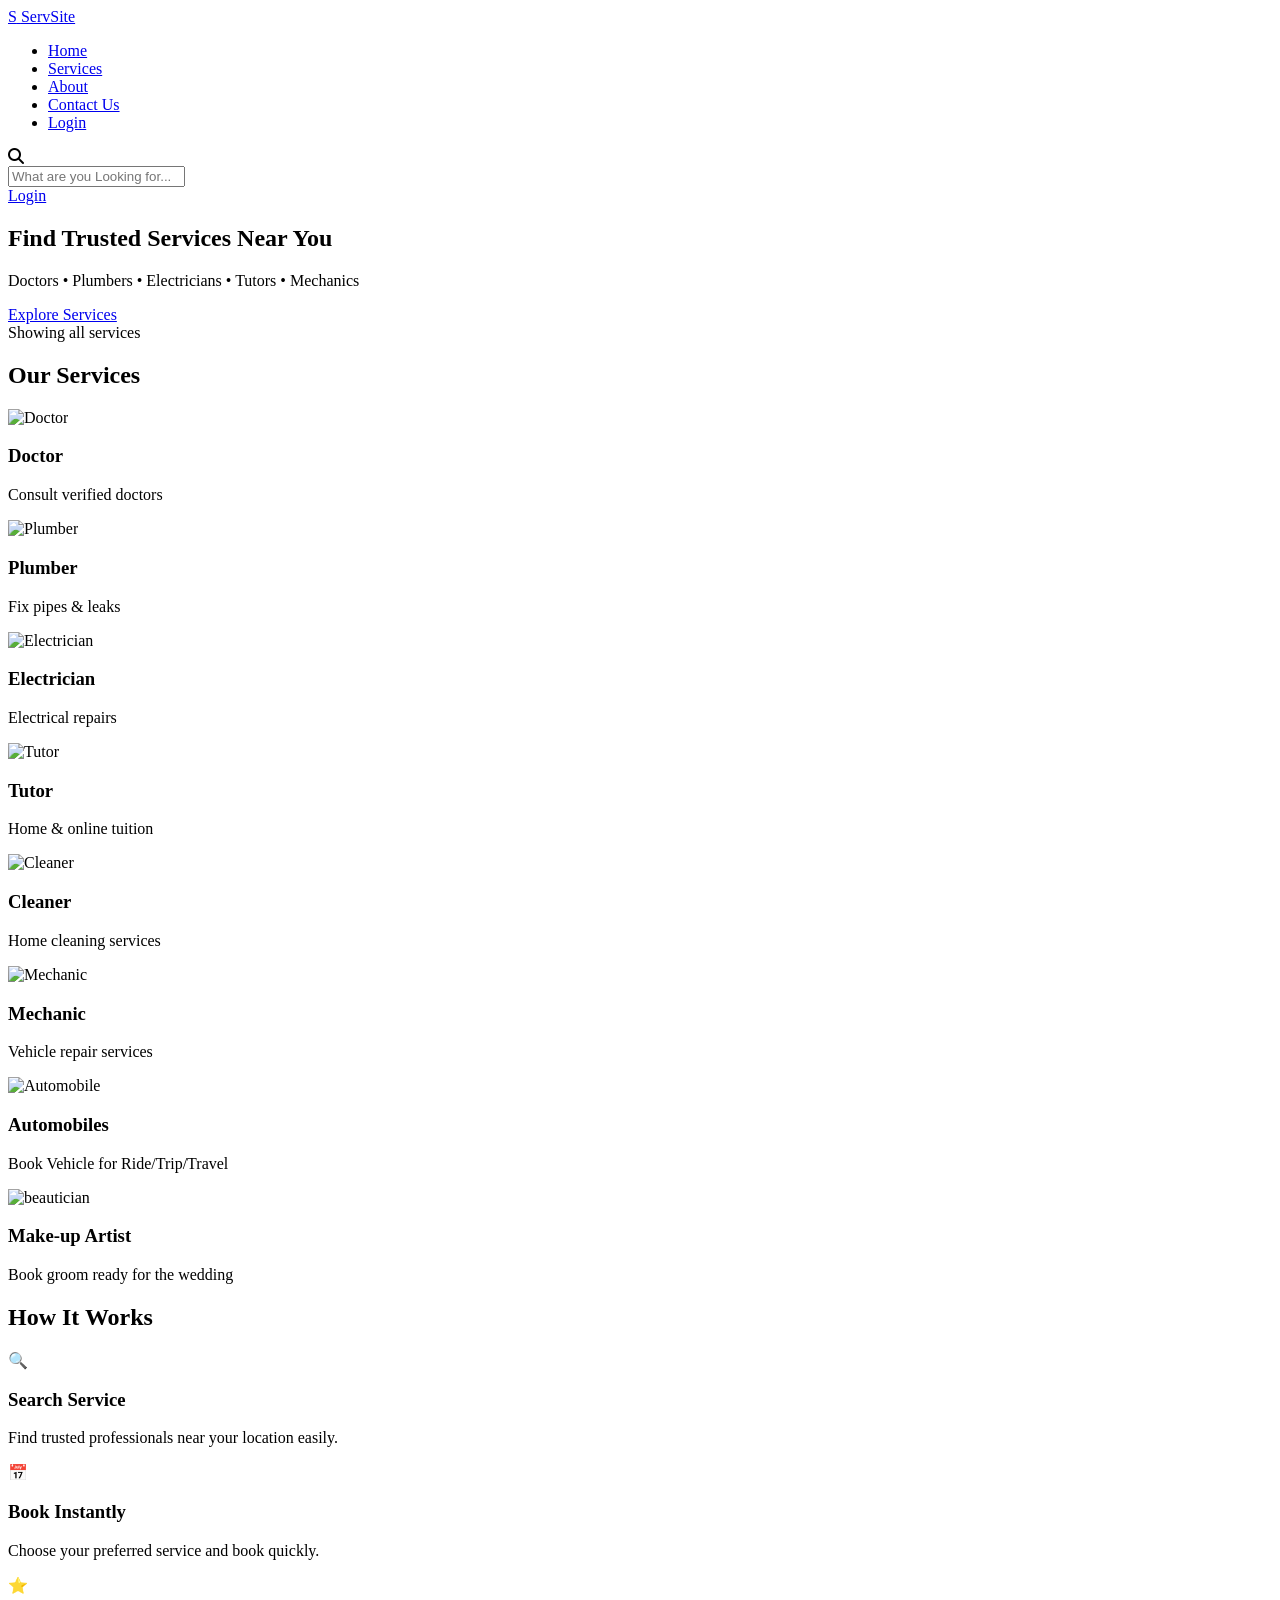
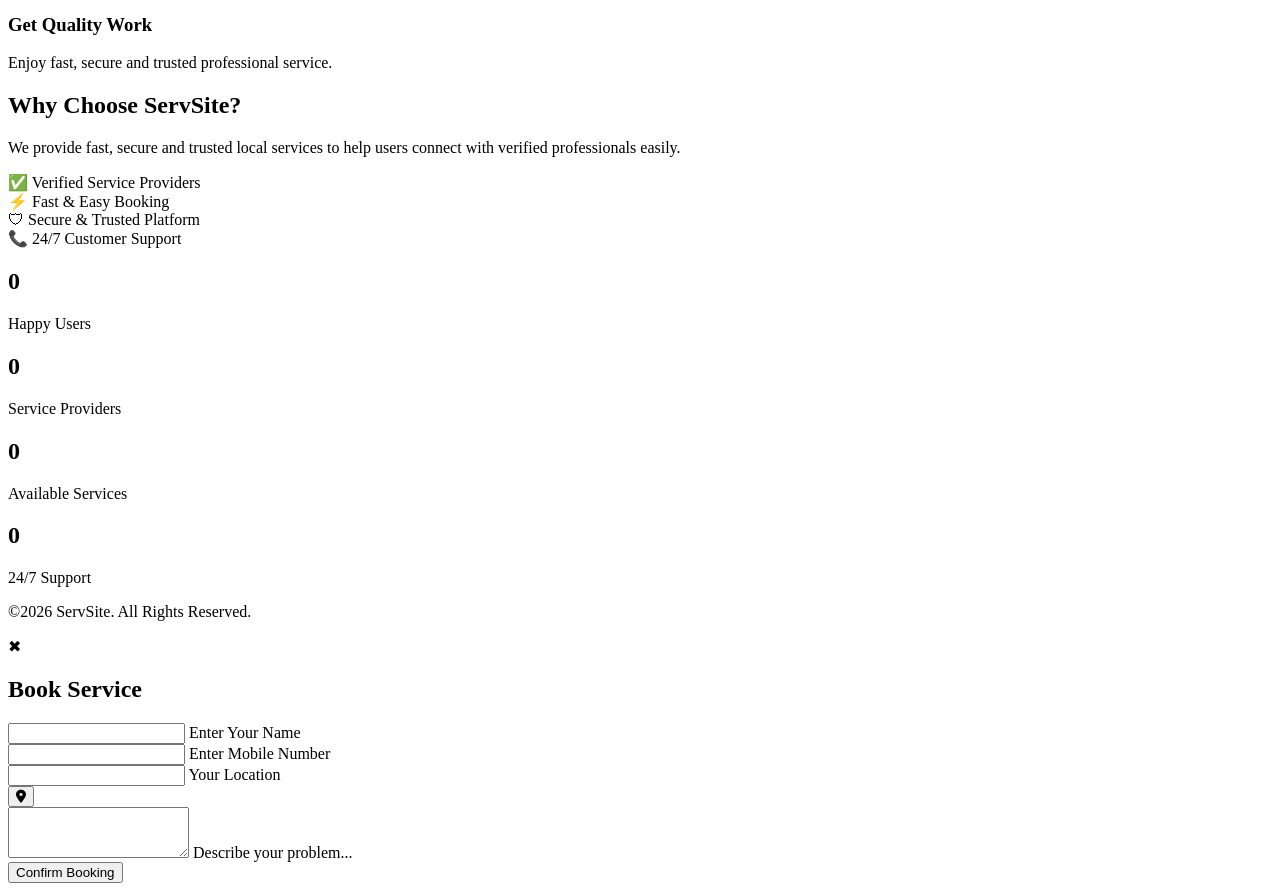
==== index.html @ d85c0b13 "Add files via upload our website and project for future!!" ====
<!doctype html>
<html lang="en">
  <head>
    <meta charset="UTF-8" />
    <title>ServSite | Service and WebSite</title>
    <meta name="viewport" content="width=device-width, initial-scale=1.0" />
    <link
      href="https://fonts.googleapis.com/css2?family=Poppins:wght=300;400;600;700&display=swap"
      rel="stylesheet"
    />
    <link
      rel="stylesheet"
      href="https://cdnjs.cloudflare.com/ajax/libs/font-awesome/6.5.1/css/all.min.css"
    />
    <link rel="stylesheet" href="../CSS/style.css" />
    
    <!-- show the image/logo in browser tab  -->
    <link rel="shortcut icon" href="../images/TransparentLogo.png" type="image/x-icon">
  </head>
  <body>
    <header class="header">
      <nav class="navbar">
        <a href="../HTML/index.html" class="logo">
          <span class="logo-icon">S</span>
          <span>ServSite</span>
        </a>

        <ul class="nav-links" id="navLinks">
          <li><a href="../HTML/index.html">Home</a></li>
          <li><a href="#services">Services</a></li>
          <li><a href="../HTML/about.html">About</a></li>
          <li><a href="#">Contact Us</a></li>

          <li class="mobile-login">
            <a target="_blank" href="../HTML/login.html" class="btn">Login</a>
          </li>
        </ul>

        <div class="search-container" id="searchContainer">
          <div class="mobile-search" id="mobileSearch">
            <i class="fa-solid fa-magnifying-glass"></i>
          </div>

          <div class="search-box" id="searchBox">
            <input
              type="text"
              id="searchInput"
              placeholder="What are you Looking for..."
            />
            <button id="searchBtn" style="display: none"></button>
            <div class="search-results" id="searchResults"></div>
          </div>
        </div>

        <div class="hamburger" id="hamburger">
          <span></span>
          <span></span>
          <span></span>
        </div>

        <a target="_blank" href="../HTML/login.html" class="btn desktop-btn">Login</a>
      </nav>
    </header>

    <section id="home" class="hero">
      <div class="hero-content">
        <h1>Find Trusted Services Near You</h1>
        <p>Doctors • Plumbers • Electricians • Tutors • Mechanics</p>
        <a href="#services" class="btn">Explore Services</a>

        <div class="search-status" id="searchStatus">Showing all services</div>
        <div class="service-list" id="serviceList"></div>
      </div>
    </section>

    <section id="services" class="services">
      <h2>Our Services</h2>
      <div class="service-grid">
        <div class="service-card" data-service="doctor">
          <img src="../images/doctor.jpeg" alt="Doctor" />
          <h3>Doctor</h3>
          <p>Consult verified doctors</p>
        </div>
        <div class="service-card" data-service="plumber">
          <img src="../images/plumber.jpeg" alt="Plumber" />
          <h3>Plumber</h3>
          <p>Fix pipes & leaks</p>
        </div>
        <div class="service-card" data-service="electrician">
          <img src="../images/electrician.jpeg" alt="Electrician" />
          <h3>Electrician</h3>
          <p>Electrical repairs</p>
        </div>
        <div class="service-card" data-service="tutor">
          <img src="../images/teacher.jpeg" alt="Tutor" />
          <h3>Tutor</h3>
          <p>Home & online tuition</p>
        </div>
        <div class="service-card" data-service="cleaner">
          <img src="../images/homecleaner.jpeg" alt="Cleaner" />
          <h3>Cleaner</h3>
          <p>Home cleaning services</p>
        </div>
        <div class="service-card" data-service="machanic">
          <img src="../images/machanic.jpeg" alt="Mechanic" />
          <h3>Mechanic</h3>
          <p>Vehicle repair services</p>
        </div>
        <div class="service-card" data-service="automobile">
          <img src="../images/automobile.jpeg" alt="Automobile" />
          <h3>Automobiles</h3>
          <p>Book Vehicle for Ride/Trip/Travel</p>
        </div>
        <div class="service-card" data-service="beautypalour">
          <img src="../images/beautician.jpeg" alt="beautician" />
          <h3>Make-up Artist</h3>
          <p>Book groom ready for the wedding</p>
        </div>
      </div>
    </section>

    <section class="how-it-works">
      <h2>How It Works</h2>
      <div class="work-container">
        <div class="work-card">
          <div class="work-icon">🔍</div>
          <h3>Search Service</h3>
          <p>Find trusted professionals near your location easily.</p>
        </div>
        <div class="work-card">
          <div class="work-icon">📅</div>
          <h3>Book Instantly</h3>
          <p>Choose your preferred service and book quickly.</p>
        </div>
        <div class="work-card">
          <div class="work-icon">⭐</div>
          <h3>Get Quality Work</h3>
          <p>Enjoy fast, secure and trusted professional service.</p>
        </div>
      </div>
    </section>

    <section class="why-choose">
      <div class="choose-content">
        <div class="choose-text">
          <h2>Why Choose ServSite?</h2>
          <p>
            We provide fast, secure and trusted local services to help users
            connect with verified professionals easily.
          </p>
          <div class="choose-features">
            <div class="feature-item">✅ Verified Service Providers</div>
            <div class="feature-item">⚡ Fast & Easy Booking</div>
            <div class="feature-item">🛡 Secure & Trusted Platform</div>
            <div class="feature-item">📞 24/7 Customer Support</div>
          </div>
        </div>
        <div class="choose-image">
          <div class="image-box"><span></span></div>
        </div>
      </div>
    </section>

    <section class="stats-section">
      <div class="stats-container">
        <div class="stat-card">
          <h2 class="counter" data-target="500">0</h2>
          <p>Happy Users</p>
        </div>
        <div class="stat-card">
          <h2 class="counter" data-target="120">0</h2>
          <p>Service Providers</p>
        </div>
        <div class="stat-card">
          <h2 class="counter" data-target="50">0</h2>
          <p>Available Services</p>
        </div>
        <div class="stat-card">
          <h2 class="counter" data-target="24">0</h2>
          <p>24/7 Support</p>
        </div>
      </div>
    </section>

    <footer class="footer">
      <p>©2026 ServSite. All Rights Reserved.</p>
    </footer>

    <div class="booking-modal" id="bookingModal">
      <div class="booking-box">
        <span class="close-modal" id="closeModal">✖</span>
        <h2 id="bookingTitle">Book Service</h2>
        <form id="bookingForm">
          <div class="input-group">
            <input type="text" id="bookingName" placeholder=" " required />
            <label for="bookingName">Enter Your Name</label>
          </div>
          <div class="input-group">
            <input
              type="tel"
              id="bookingPhone"
              inputmode="numeric"
              pattern="[0-9]{10}"
              maxlength="10"
              placeholder=" "
              required
            />
            <label for="bookingPhone">Enter Mobile Number</label>
          </div>
          <div class="location-group">
            <div class="input-group" style="flex: 1; margin-bottom: 0">
              <input type="text" id="userLocation" placeholder=" " required />
              <label for="userLocation">Your Location</label>
            </div>
            <button
              type="button"
              id="gpsBtn"
              class="gps-btn"
              title="Use Current Location"
            >
              <i class="fa-solid fa-location-dot"></i>
            </button>
          </div>
          <div class="input-group">
            <textarea
              id="problemDesc"
              rows="3"
              placeholder=" "
              required
            ></textarea>
            <label for="problemDesc">Describe your problem...</label>
          </div>
          <button type="submit" class="btn submit-btn">Confirm Booking</button>
        </form>
      </div>
    </div>

    <script src="../JavaScript/script.js"></script>
  </body>
</html>
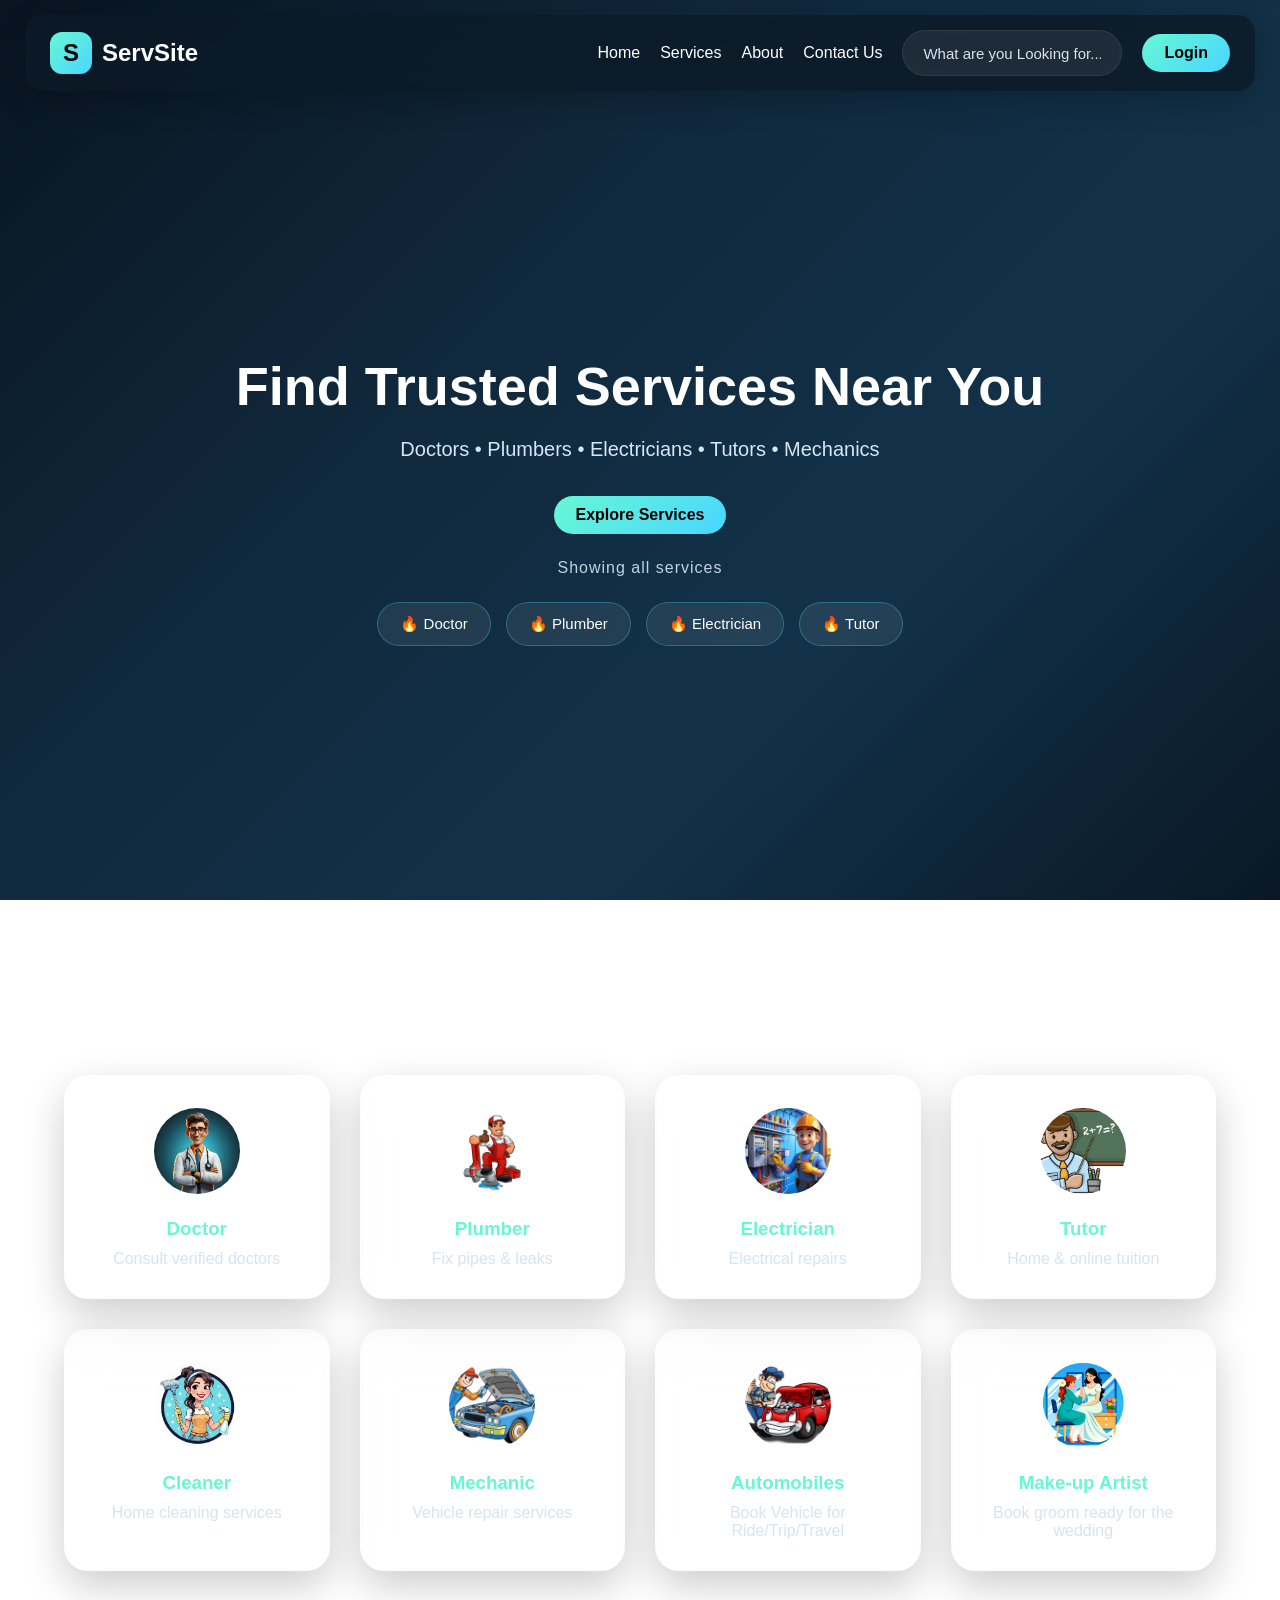
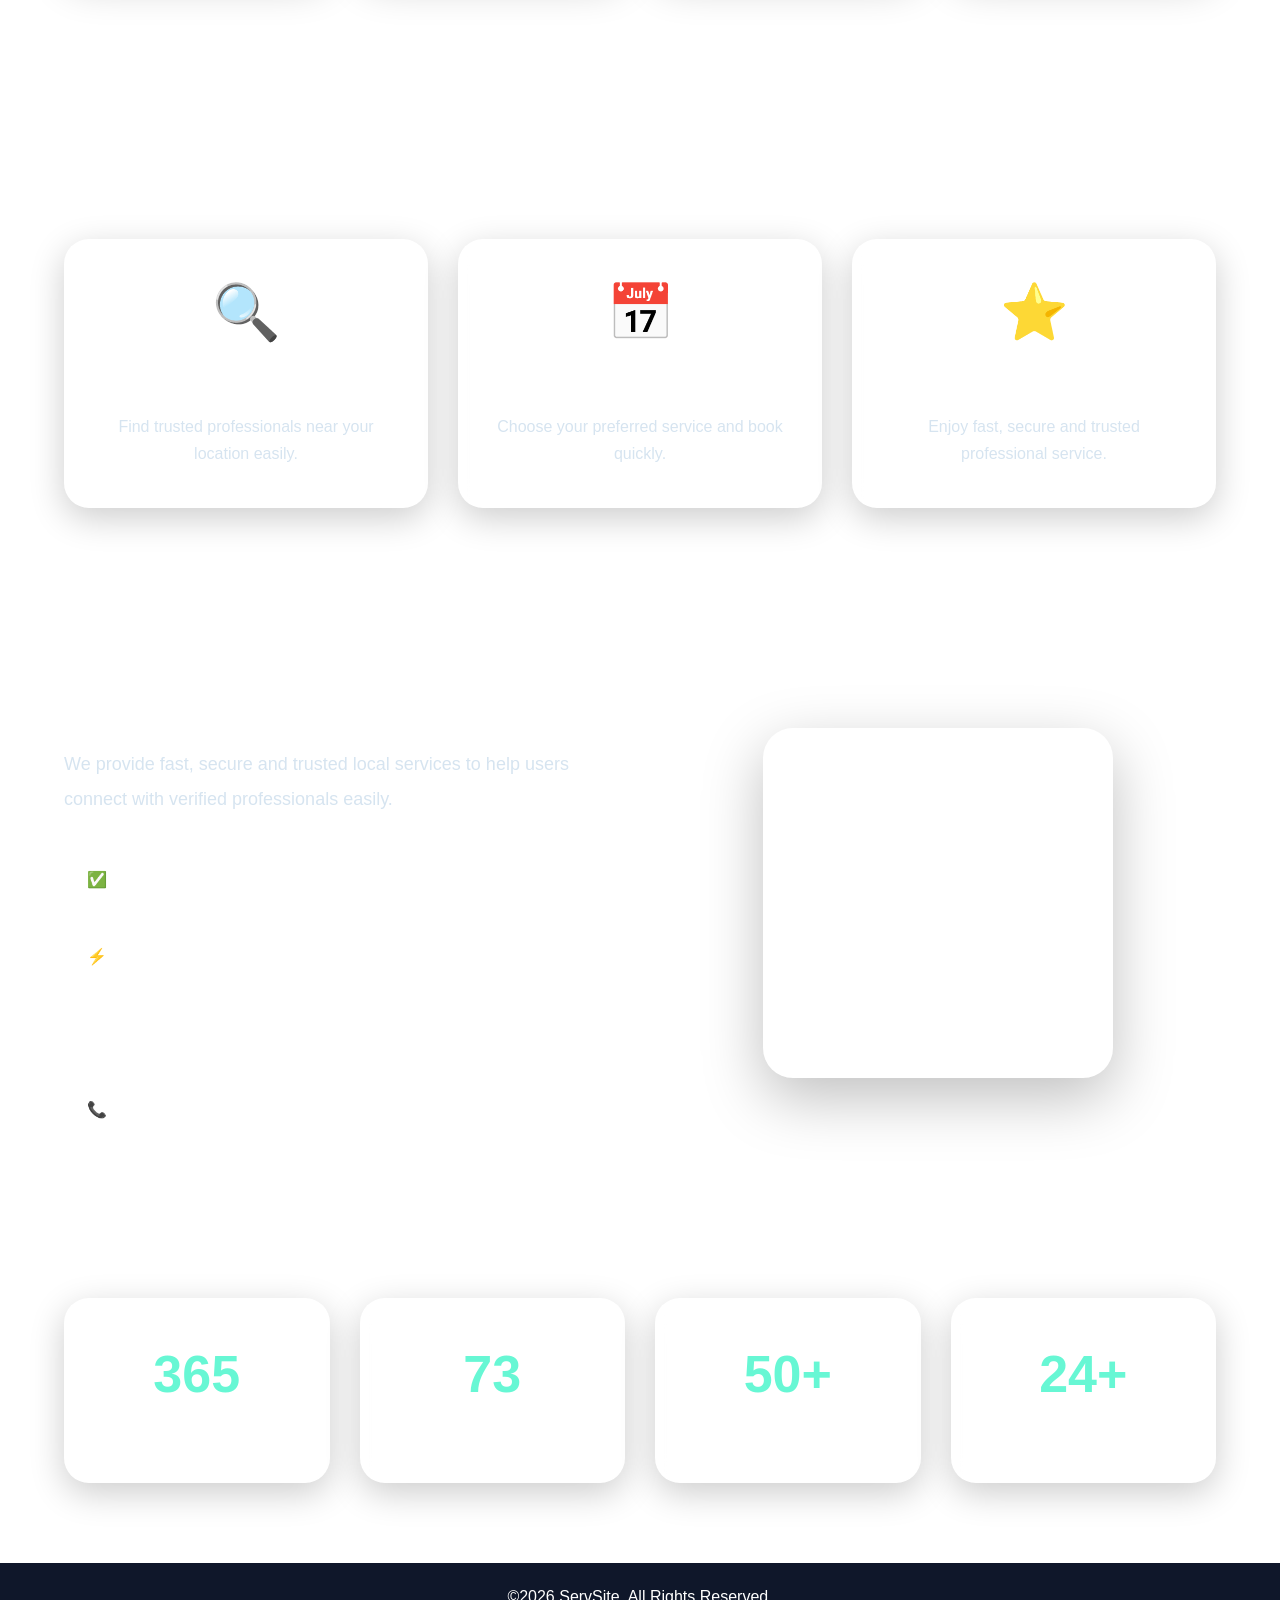
==== commit 3b3cdd63: "Refactor index.html to improve structure and links" ====
--- a/index.html
+++ b/index.html
@@ -12,7 +12,7 @@
       rel="stylesheet"
       href="https://cdnjs.cloudflare.com/ajax/libs/font-awesome/6.5.1/css/all.min.css"
     />
-    <link rel="stylesheet" href="../CSS/style.css" />
+    <link rel="stylesheet" href="style.css" />
     
     <!-- show the image/logo in browser tab  -->
     <link rel="shortcut icon" href="../images/TransparentLogo.png" type="image/x-icon">
@@ -20,19 +20,19 @@
   <body>
     <header class="header">
       <nav class="navbar">
-        <a href="../HTML/index.html" class="logo">
+        <a href="index.html" class="logo">
           <span class="logo-icon">S</span>
           <span>ServSite</span>
         </a>
 
         <ul class="nav-links" id="navLinks">
-          <li><a href="../HTML/index.html">Home</a></li>
+          <li><a href="index.html">Home</a></li>
           <li><a href="#services">Services</a></li>
-          <li><a href="../HTML/about.html">About</a></li>
+          <li><a href="about.html">About</a></li>
           <li><a href="#">Contact Us</a></li>
 
           <li class="mobile-login">
-            <a target="_blank" href="../HTML/login.html" class="btn">Login</a>
+            <a target="_blank" href="login.html" class="btn">Login</a>
           </li>
         </ul>
 
@@ -58,7 +58,7 @@
           <span></span>
         </div>
 
-        <a target="_blank" href="../HTML/login.html" class="btn desktop-btn">Login</a>
+        <a target="_blank" href="login.html" class="btn desktop-btn">Login</a>
       </nav>
     </header>
 
@@ -77,42 +77,42 @@
       <h2>Our Services</h2>
       <div class="service-grid">
         <div class="service-card" data-service="doctor">
-          <img src="../images/doctor.jpeg" alt="Doctor" />
+          <img src="doctor.jpeg" alt="Doctor" />
           <h3>Doctor</h3>
           <p>Consult verified doctors</p>
         </div>
         <div class="service-card" data-service="plumber">
-          <img src="../images/plumber.jpeg" alt="Plumber" />
+          <img src="plumber.jpeg" alt="Plumber" />
           <h3>Plumber</h3>
           <p>Fix pipes & leaks</p>
         </div>
         <div class="service-card" data-service="electrician">
-          <img src="../images/electrician.jpeg" alt="Electrician" />
+          <img src="electrician.jpeg" alt="Electrician" />
           <h3>Electrician</h3>
           <p>Electrical repairs</p>
         </div>
         <div class="service-card" data-service="tutor">
-          <img src="../images/teacher.jpeg" alt="Tutor" />
+          <img src="teacher.jpeg" alt="Tutor" />
           <h3>Tutor</h3>
           <p>Home & online tuition</p>
         </div>
         <div class="service-card" data-service="cleaner">
-          <img src="../images/homecleaner.jpeg" alt="Cleaner" />
+          <img src="homecleaner.jpeg" alt="Cleaner" />
           <h3>Cleaner</h3>
           <p>Home cleaning services</p>
         </div>
         <div class="service-card" data-service="machanic">
-          <img src="../images/machanic.jpeg" alt="Mechanic" />
+          <img src="machanic.jpeg" alt="Mechanic" />
           <h3>Mechanic</h3>
           <p>Vehicle repair services</p>
         </div>
         <div class="service-card" data-service="automobile">
-          <img src="../images/automobile.jpeg" alt="Automobile" />
+          <img src="automobile.jpeg" alt="Automobile" />
           <h3>Automobiles</h3>
           <p>Book Vehicle for Ride/Trip/Travel</p>
         </div>
         <div class="service-card" data-service="beautypalour">
-          <img src="../images/beautician.jpeg" alt="beautician" />
+          <img src="beautician.jpeg" alt="beautician" />
           <h3>Make-up Artist</h3>
           <p>Book groom ready for the wedding</p>
         </div>
@@ -235,6 +235,6 @@
       </div>
     </div>
 
-    <script src="../JavaScript/script.js"></script>
+    <script src="script.js"></script>
   </body>
 </html>
--- a/style.css
+++ b/style.css
@@ -0,0 +1,838 @@
+/* ===== UNIVERSAL STYLES ===== */
+*{
+    margin:0;
+    padding:0;
+    box-sizing:border-box;
+    font-family:'Poppins',sans-serif;
+}
+
+html{
+    scroll-behavior:smooth;
+}
+
+body{
+    min-height: 100vh;
+    background: linear-gradient(135deg, #081420,#10273a,#12324a,#0a1825);
+    background-attachment: fixed;
+    overflow-x: hidden;
+    color: #ffffff;
+}
+
+/* ===== NAVBAR BASE ===== */
+.header{
+    width:100%;
+    position:fixed;
+    top:0;
+    left:0;
+    z-index:1000;
+    padding:15px 25px;
+}
+
+.navbar{
+    max-width:1300px;
+    margin:auto;
+    display:flex;
+    justify-content:space-between;
+    align-items:center;
+    background:rgba(12,26,39,0.85);
+    backdrop-filter:blur(12px);
+    -webkit-backdrop-filter:blur(12px);
+    padding:15px 25px;
+    border-radius:18px;
+    box-shadow:0 10px 30px rgba(0,0,0,0.2);
+}
+
+/* ===== SEARCH CONTAINER POSITIONING ===== */
+.search-container{
+    display:flex;
+    align-items:center;
+    margin-right:15px;
+}
+
+/* ===== DESKTOP SEARCH BOX ===== */
+.search-box{
+    position:relative;
+    width:220px;
+    height:46px;
+    display:flex;
+    align-items:center;
+    background:rgba(255,255,255,0.08);
+    border:1px solid rgba(255,255,255,0.08);
+    backdrop-filter:blur(10px);
+    border-radius:40px;
+    overflow:hidden;
+    transition:0.35s ease;
+}
+.search-box:hover{
+    box-shadow:0 10px 35px rgba(73,214,255,0.15);
+    border-color: rgba(73,214,255,0.3);
+}
+
+.search-box input{
+    width:100%;
+    height:100%;
+    background:transparent;
+    border:none;
+    outline:none;
+    color:white;
+    padding: 0 20px;
+    font-size:15px;
+}
+.search-box input::placeholder{
+    color:#d6e4f0;
+}
+
+/* ===== MOBILE SEARCH ICON LAYER ===== */
+.mobile-search{
+    display:none;
+    width:45px;
+    height:45px;
+    border-radius:50%;
+    align-items:center;
+    justify-content:center;
+    background:rgba(255,255,255,0.08);
+    border:1px solid rgba(255,255,255,0.08);
+    backdrop-filter:blur(10px);
+    color:white;
+    cursor:pointer;
+    font-size:18px;
+}
+
+/* ===== SEARCH LIVE RESULTS DROPDOWN ===== */
+.search-results{
+    position:absolute;
+    top:60px;
+    left:0;
+    width:100%;
+    background:rgba(12,26,39,0.96);
+    border:1px solid rgba(255,255,255,0.08);
+    backdrop-filter:blur(15px);
+    border-radius:20px;
+    overflow:hidden;
+    opacity:0;
+    visibility:hidden;
+    transform:translateY(10px);
+    transition:0.3s ease;
+    z-index:1500;
+}
+
+.search-results.active{
+    opacity:1;
+    visibility:visible;
+    transform:translateY(0);
+}
+
+.search-item{
+    padding:15px 18px;
+    color:white;
+    cursor:pointer;
+    border-bottom:1px solid rgba(255,255,255,0.05);
+    transition:0.3s ease;
+}
+
+.search-item:hover{
+    background:rgba(73,214,255,0.15);
+    padding-left:24px;
+}
+
+/* ===== BRAND LOGO STYLES ===== */
+.logo{
+    display:flex;
+    align-items:center;
+    gap:10px;
+    color:white;
+    text-decoration:none;
+    font-size:24px;
+    font-weight:700;
+}
+
+.logo-icon{
+    width:42px;
+    height:42px;
+    border-radius:12px;
+    display:flex;
+    align-items:center;
+    justify-content:center;
+    background:linear-gradient(135deg,#67f7d4,#49d6ff);
+    color:black;
+    font-weight:700;
+}
+
+/* ===== DESKTOP NAV LINKS ===== */
+.nav-links{
+    display:flex;
+    align-items: center;
+    list-style:none;
+    gap:20px;
+    margin-left: auto;
+    margin-right: 20px;
+}
+
+.nav-links a{
+    color:white;
+    text-decoration:none;
+    font-weight:500;
+    position:relative;
+    padding: 5px 0;
+}
+
+.nav-links a::after{
+    content:'';
+    position:absolute;
+    left:0;
+    bottom:0;
+    width:100%;
+    height:2px;
+    background:#49d6ff;
+    transform:scaleX(0);
+    transform-origin:right;
+    transition:0.3s;
+}
+
+.nav-links a:hover::after{
+    transform:scaleX(1);
+    transform-origin:left;
+}
+
+/* ===== BUTTONS OVERALL ===== */
+.btn{
+    background:linear-gradient(135deg,#67f7d4,#49d6ff);
+    color:black;
+    text-decoration:none;
+    padding:10px 22px;
+    border-radius:30px;
+    font-weight:600;
+    border: none;
+    cursor: pointer;
+    display: inline-block;
+    transition: 0.3s ease;
+}
+
+.btn:hover{
+    transform:translateY(-3px);
+    box-shadow: 0 8px 20px rgba(73,214,255,0.3);
+}
+
+.desktop-btn {
+    margin-left: 5px;
+}
+
+/* ===== HAMBURGER ANIMATION STYLES ===== */
+.hamburger{
+    display:none;
+    cursor:pointer;
+    z-index: 1100;
+}
+
+.hamburger span{
+    display:block;
+    width:26px;
+    height:3px;
+    margin:5px;
+    background:white;
+    transition:0.3s;
+    border-radius: 2px;
+}
+
+.hamburger.active span:nth-child(1){
+    transform: translateY(8px) rotate(45deg);
+}
+
+.hamburger.active span:nth-child(2){
+    opacity:0;
+}
+
+.hamburger.active span:nth-child(3){
+    transform: translateY(-8px) rotate(-45deg);
+}
+
+.mobile-login{
+    display:none;
+}
+
+/* ===== HERO BODY ===== */
+.hero{
+    min-height:100vh;
+    display:flex;
+    justify-content:center;
+    align-items:center;
+    flex-direction: column;
+    text-align:center;
+    padding:160px 20px 60px; /* Top padding optimized for fixed navbar */
+    position: relative;
+    overflow: hidden;
+}
+
+.hero h1{
+    font-size:54px;
+    margin-bottom:20px;
+    line-height: 1.2;
+    font-weight: 700;
+}
+
+.hero p{
+    font-size:20px;
+    margin-bottom:35px;
+    color: #d7e6f5;
+}
+
+/* ===== SERVICES CONTAINER ===== */
+.services{
+    padding:80px 5%;
+}
+
+.services h2{
+    text-align:center;
+    font-size:40px;
+    margin-bottom:50px;
+}
+
+.service-grid{
+    display:grid;
+    grid-template-columns:repeat(auto-fit,minmax(250px,1fr));
+    gap:30px;
+}
+
+.service-card{
+    background: rgba(255, 255, 255, 0.04);
+    border: 1px solid rgba(255, 255, 255, 0.08);
+    backdrop-filter:blur(25px);
+    padding:30px;
+    border-radius:24px;
+    text-align:center;
+    box-shadow:0 15px 40px rgba(0,0,0,0.2);
+    transition: 0.35s ease;
+    cursor: pointer;
+}
+
+.service-card:hover{
+    transform:translateY(-10px);
+    border-color: rgba(73,214,255,0.4);
+    box-shadow: 0 15px 30px rgba(73,214,255,0.1);
+}
+
+.service-card.hide {
+    display: none !important;
+}
+
+.service-card img{
+    width:90px;
+    height:90px;
+    object-fit:cover;
+    border-radius:50%;
+    margin-bottom:18px;
+    border: 2px solid rgba(255,255,255,0.1);
+}
+
+.service-card h3{
+    margin-bottom:10px;
+    color: #67f7d4;
+}
+
+.service-card p{
+    color: #d6e4f0;
+}
+
+/* ===== HOW IT WORKS GRID ===== */
+.how-it-works{
+    padding:80px 5%;
+    text-align:center;
+}
+
+.how-it-works h2{
+    font-size:42px;
+    margin-bottom:60px;
+}
+
+.work-container{
+    display:grid;
+    grid-template-columns:repeat(auto-fit,minmax(250px,1fr));
+    gap:30px;
+}
+
+.work-card{
+    background:rgba(255,255,255,0.04);
+    border:1px solid rgba(255,255,255,0.08);
+    backdrop-filter:blur(12px);
+    padding:40px 30px;
+    border-radius:25px;
+    transition:0.35s ease;
+    box-shadow:0 10px 35px rgba(0,0,0,0.2);
+}
+
+.work-card:hover{
+    transform:translateY(-12px);
+    box-shadow:0 20px 50px rgba(73,214,255,0.18);
+}
+
+.work-icon{
+    font-size:55px;
+    margin-bottom:25px;
+}
+
+.work-card h3{
+    margin-bottom:15px;
+    font-size:24px;
+}
+
+.work-card p{
+    color:#d6e4f0;
+    line-height:1.7;
+}
+
+/* ===== WHY CHOOSE US LAYOUT ===== */
+.why-choose{
+    padding:80px 5%;
+}
+
+.choose-content{
+    display:grid;
+    grid-template-columns:repeat(auto-fit,minmax(300px,1fr));
+    gap:40px;
+    align-items:center;
+}
+
+.choose-text h2{
+    font-size:46px;
+    margin-bottom:25px;
+}
+
+.choose-text p{
+    color:#d6e4f0;
+    line-height:1.9;
+    margin-bottom:35px;
+    font-size:18px;
+}
+
+.choose-features{
+    display:flex;
+    flex-direction:column;
+    gap:20px;
+}
+
+.feature-item{
+    background:rgba(255,255,255,0.04);
+    border:1px solid rgba(255,255,255,0.08);
+    backdrop-filter:blur(10px);
+    padding:18px 22px;
+    border-radius:18px;
+    transition:0.3s ease;
+}
+
+.feature-item:hover{
+    transform:translateX(10px);
+    box-shadow:0 10px 30px rgba(73,214,255,0.15);
+}
+
+.choose-image{
+    display:flex;
+    justify-content:center;
+}
+
+.image-box{
+    width:100%;
+    max-width:350px;
+    aspect-ratio: 1 / 1;
+    border-radius:30px;
+    display:flex;
+    align-items:center;
+    justify-content:center;
+    background: url(../images/logo.png);
+    background-size: cover;
+    background-position: center;
+    border: 1px solid rgba(255,255,255,0.08);
+    backdrop-filter:blur(15px);
+    position:relative;
+    overflow:hidden;
+    box-shadow:0 20px 60px rgba(0,0,0,0.25);
+}
+
+/* ===== STATS LAYOUT ===== */
+.stats-section{
+    padding:80px 5%;
+}
+
+.stats-container{
+    display:grid;
+    grid-template-columns:repeat(auto-fit,minmax(200px,1fr));
+    gap:30px;
+}
+
+.stat-card{
+    background:rgba(255,255,255,0.04);
+    border:1px solid rgba(255,255,255,0.08);
+    backdrop-filter:blur(12px);
+    border-radius:25px;
+    padding:45px 30px;
+    text-align:center;
+    transition:0.35s ease;
+    box-shadow:0 10px 35px rgba(0,0,0,0.2);
+}
+
+.stat-card:hover{
+    transform:translateY(-10px);
+    box-shadow:0 20px 50px rgba(73,214,255,0.18);
+}
+
+.stat-card h2{
+    font-size:52px;
+    color:#67f7d4;
+    margin-bottom:12px;
+}
+
+.stat-card p{
+    font-size:18px;
+    letter-spacing:1px;
+}
+
+/* ===== SCROLL ANIMATION INITIAL SYSTEM ===== */
+.service-card, .work-card, .stat-card, .team-member, .feature-item{
+    opacity:0;
+    transform:translateY(40px);
+    transition:0.8s ease;
+}
+
+.service-card.show, .work-card.show, .stat-card.show, .team-member.show, .feature-item.show{
+    opacity:1;
+    transform:translateY(0);
+}
+
+.navbar.scrolled{
+    background:rgba(7,15,25,0.95);
+    box-shadow:0 10px 35px rgba(0,0,0,0.35);
+}
+
+.active-link{
+    color:#67f7d4 !important;
+}
+
+/* ===== BOOKING MODAL MAIN LAYER ===== */
+.booking-modal{
+    position:fixed;
+    inset:0;
+    background:rgba(0,0,0,0.65);
+    display:flex;
+    align-items:center;
+    justify-content:center;
+    opacity:0;
+    visibility:hidden;
+    transition:0.3s ease;
+    z-index:2000;
+    padding: 20px;
+}
+
+.booking-modal.active{
+    opacity:1;
+    visibility:visible;
+}
+
+.booking-box{
+    width:100%;
+    max-width:420px;
+    background:rgba(12,26,39,0.95);
+    border:1px solid rgba(255,255,255,0.08);
+    backdrop-filter:blur(15px);
+    padding:30px;
+    border-radius:28px;
+    position:relative;
+    max-height: 90vh;
+    overflow-y: auto;
+}
+
+.booking-box h2{
+    margin-bottom:25px;
+    text-align:center;
+}
+
+.booking-box form{
+    display:flex;
+    flex-direction:column;
+    gap:18px;
+}
+
+.close-modal{
+    position:absolute;
+    top:18px;
+    right:20px;
+    cursor:pointer;
+    font-size:18px;
+}
+
+/* ===== FOOTER BASE ===== */
+.footer{
+    background:#0f172a;
+    color:white;
+    text-align:center;
+    padding:25px;
+}
+
+/* ===== HERO TAG CHIPS ===== */
+.search-status{
+    margin-top:25px;
+    color:#d6e4f0;
+    font-size:16px;
+    letter-spacing:1px;
+    opacity:0.9;
+}
+
+.service-list{
+    margin-top:25px;
+    display:flex;
+    flex-wrap:wrap;
+    justify-content:center;
+    gap:15px;
+}
+
+.service-item{
+    padding:12px 22px;
+    background:rgba(255,255,255,0.08);
+    border:1px solid rgba(255,255,255,0.08);
+    backdrop-filter:blur(12px);
+    border-radius:40px;
+    color:white;
+    cursor:pointer;
+    transition:0.3s ease;
+    font-size:15px;
+    text-transform:capitalize;
+}
+
+/* ===== FLOATING LABELS ENGINE ===== */
+.input-group {
+    position: relative;
+    width: 100%;
+}
+
+.booking-box .input-group input,
+.booking-box .input-group textarea {
+    width: 100%;
+    height: 54px;
+    border: 1px solid rgba(255, 255, 255, 0.1);
+    outline: none;
+    border-radius: 15px;
+    padding: 18px 18px 6px 18px;
+    background: rgba(255, 255, 255, 0.06);
+    color: white;
+    font-size: 15px;
+    transition: all 0.3s ease;
+}
+
+.booking-box .input-group textarea {
+    height: 100px;
+    padding-top: 22px;
+    resize: none;
+}
+
+.input-group label {
+    position: absolute;
+    left: 18px;
+    top: 50%;
+    transform: translateY(-50%);
+    color: #a3b8cc;
+    font-size: 14px;
+    pointer-events: none;
+    transition: all 0.3s cubic-bezier(0.4, 0, 0.2, 1);
+}
+
+.input-group textarea ~ label {
+    top: 22px;
+    transform: translateY(0);
+}
+
+.booking-box .input-group input:focus,
+.booking-box .input-group textarea:focus {
+    border-color: #49d6ff;
+    background: rgba(255, 255, 255, 0.09);
+    box-shadow: 0 0 12px rgba(73, 214, 255, 0.15);
+}
+
+.input-group input:focus ~ label,
+.input-group input:not(:placeholder-shown) ~ label,
+.input-group textarea:focus ~ label,
+.input-group textarea:not(:placeholder-shown) ~ label {
+    top: 12px;
+    left: 16px;
+    font-size: 11px;
+    font-weight: 600;
+    color: #67f7d4;
+    transform: translateY(0);
+}
+
+.location-group {
+    display: flex;
+    gap: 12px;
+    align-items: center;
+    width: 100%;
+}
+
+.gps-btn {
+    height: 54px !important;
+    width: 54px;
+    min-width: 54px;
+    display: flex;
+    align-items: center;
+    justify-content: center;
+    background: rgba(255, 255, 255, 0.06) !important;
+    border: 1px solid rgba(255, 255, 255, 0.1) !important;
+    border-radius: 15px !important;
+    color: #49d6ff !important;
+    font-size: 18px;
+    cursor: pointer;
+    transition: all 0.3s ease !important;
+}
+
+.gps-btn:hover {
+    background: rgba(73, 214, 255, 0.15) !important;
+    border-color: #49d6ff !important;
+    color: #67f7d4 !important;
+    transform: translateY(-2px);
+    box-shadow: 0 5px 15px rgba(73, 214, 255, 0.2);
+}
+
+.gps-btn:active {
+    transform: translateY(1px);
+}
+
+.gps-btn.loading i {
+    animation: gpsSpin 1s linear infinite;
+    color: #67f7d4;
+}
+
+@keyframes gpsSpin {
+    0% { transform: rotate(0deg); }
+    100% { transform: rotate(360deg); }
+}
+
+/* =======================================================
+    MEDIA QUERIES (PERFECT RESPONSIVE ENGINE)
+   ======================================================= */
+@media (max-width: 895px) {
+    .header {
+        padding: 10px 15px;
+    }
+    .navbar {
+        padding: 12px 20px;
+    }
+    .nav-links {
+        position: absolute;
+        width: 260px;
+        top: 100%;
+        right: 0px;
+        margin-top: 10px;
+        background: #0c1d2c;
+        border: 1px solid rgba(255,255,255,0.08);
+        box-shadow: 0 15px 40px rgba(0,0,0,0.5);
+        flex-direction: column;
+        align-items: stretch;
+        text-align: center;
+        padding: 25px 20px;
+        border-radius: 20px;
+        opacity: 0;
+        visibility: hidden;
+        transform: translateY(-15px);
+        transition: 0.3s cubic-bezier(0.175, 0.885, 0.32, 1.275);
+        gap: 15px;
+        z-index: 1000;
+    }
+    .nav-links.active {
+        opacity: 1;
+        visibility: visible;
+        transform: translateY(0);
+    }
+    .desktop-btn {
+        display: none;
+    }
+    .mobile-login {
+        display: block;
+        margin-top: 5px;
+    }
+    .mobile-login .btn {
+        display: block;
+        width: 100%;
+    }
+    .hamburger {
+        display: block;
+        order: 3;
+    }
+    .search-container {
+        margin-right: 15px;
+        margin-left: auto;
+        display: flex;
+        align-items: center;
+        order: 2;
+        position: relative;
+    }
+    .mobile-search {
+        display: flex;
+        z-index: 1060;
+    }
+    .search-box {
+        position: absolute;
+        top: 50%;
+        right: 0;
+        transform: translateY(-50%);
+        width: 0;
+        opacity: 0;
+        visibility: hidden;
+        transition: all 0.4s cubic-bezier(0.4, 0, 0.2, 1);
+        z-index: 1050;
+        border-radius: 40px;
+        background: #0c1a27;
+        border: 1px solid rgba(73,214,255,0.3);
+    }
+    .search-container.search-active .search-box {
+        width: 220px;
+        opacity: 1;
+        visibility: visible;
+        padding-right: 45px;
+    }
+    .search-container.search-active .mobile-search {
+        position: absolute;
+        right: 0;
+    }
+    .search-container.search-active ~ .hamburger {
+        opacity: 0.3;
+    }
+    .search-results {
+        top: 55px;
+        width: 220px;
+    }
+    .hero h1 {
+        font-size: 42px;
+    }
+    .hero p {
+        font-size: 18px;
+    }
+    .choose-text h2 {
+        font-size: 36px;
+    }
+}
+
+@media (max-width: 600px) {
+    .hero {
+        padding-top: 140px;
+    }
+    .hero h1 {
+        font-size: 32px;
+        line-height: 1.3;
+    }
+    .hero p {
+        font-size: 16px;
+        margin-bottom: 25px;
+    }
+    .services h2, .how-it-works h2, .choose-text h2 {
+        font-size: 28px;
+        margin-bottom: 35px;
+    }
+    .search-container.search-active .search-box {
+        width: 170px; /* Small screens standard width */
+    }
+    .search-results {
+        width: 170px;
+    }
+    .stat-card {
+        padding: 30px 20px;
+    }
+    .stat-card h2 {
+        font-size: 40px;
+    }
+}
